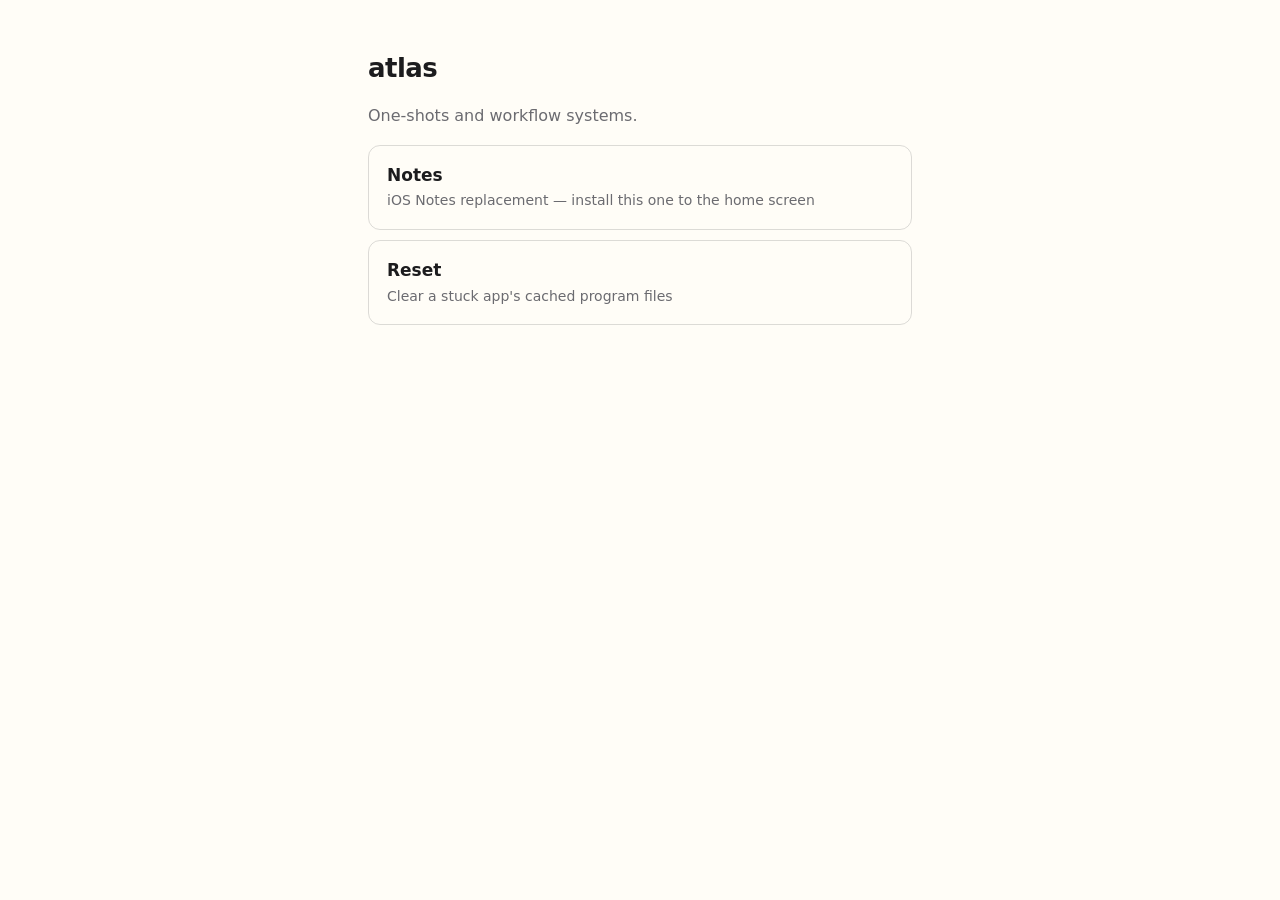
==== index.html @ e9d31317 "atlas: Notes v1.5, built against the one-shot web app guide Adds _protocol/ONESHOT-WEBAPP.md - a wor" ====
<!doctype html>
<html lang="en">
<head>
<meta charset="utf-8">
<meta name="viewport" content="width=device-width,initial-scale=1,viewport-fit=cover">
<title>atlas</title>
<!-- GUIDE §2.7 — installability is a property of the PAGE, not the site. iOS installs
     whatever page is open, using that page's own metadata. This hub deliberately
     carries NO manifest link and NO capable meta, so Add to Home Screen from here
     cannot install a chromeless link directory with no way out. Asserted in tests,
     with comments stripped first so this very comment does not trip the check. -->
<style>
  body{margin:0;padding:48px 20px;max-width:34em;margin-inline:auto;background:#fffdf7;color:#1c1c1e;
       font:16px/1.55 -apple-system,BlinkMacSystemFont,"Segoe UI",system-ui,sans-serif}
  @media (prefers-color-scheme:dark){body{background:#1c1c1e;color:#f2f2f7}}
  h1{font-size:26px;letter-spacing:-.02em;margin:0 0 6px}
  p{color:#6b6b70}
  a.app{display:block;padding:16px 18px;margin:10px 0;border-radius:12px;
        border:1px solid rgba(128,128,128,.28);text-decoration:none;color:inherit}
  a.app b{display:block;font-size:17px}
  a.app span{color:#6b6b70;font-size:14px}
</style>
</head>
<body>
<h1>atlas</h1>
<p>One-shots and workflow systems.</p>
<a class="app" href="./notes/"><b>Notes</b><span>iOS Notes replacement — install this one to the home screen</span></a>
<a class="app" href="./reset/"><b>Reset</b><span>Clear a stuck app's cached program files</span></a>
</body>
</html>
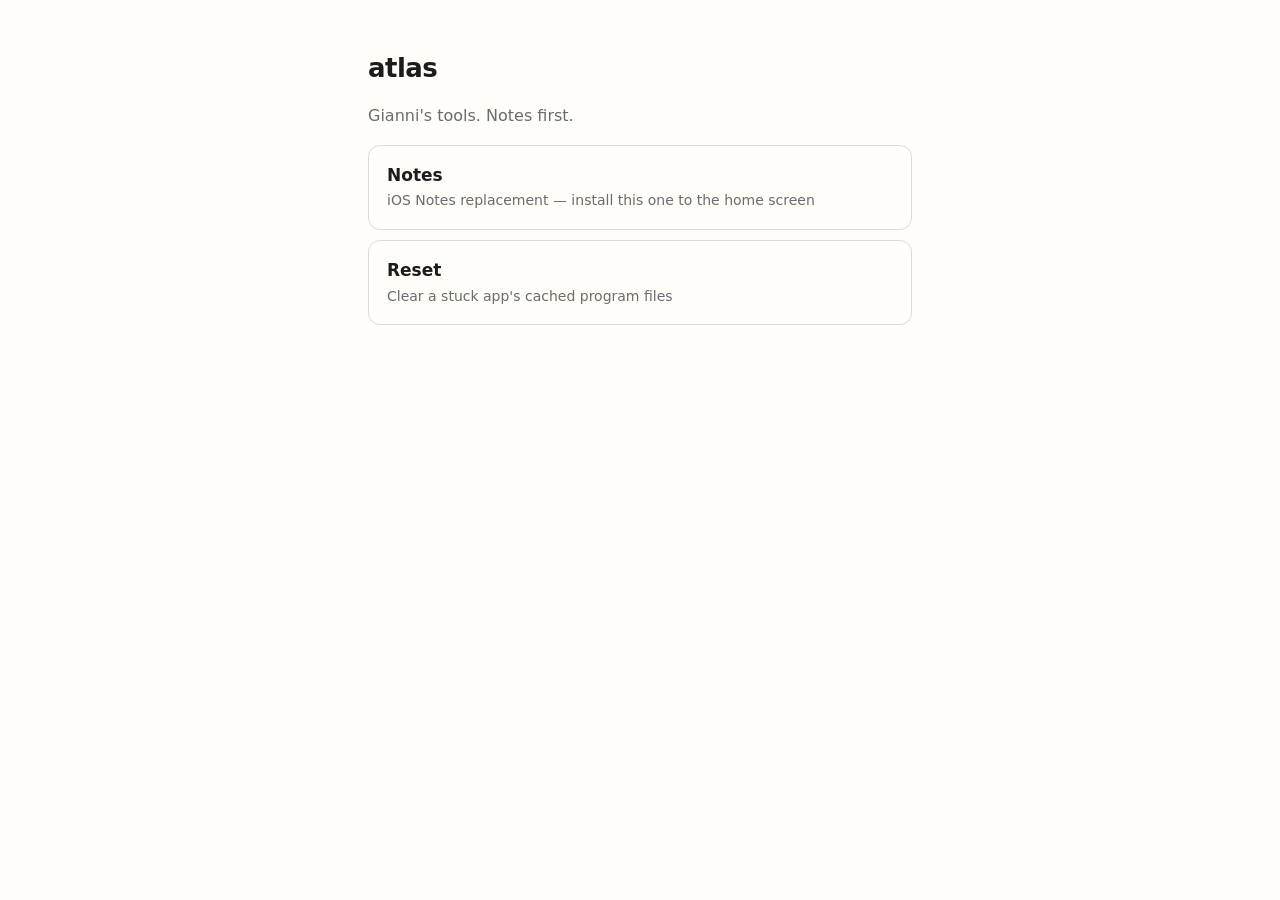
==== commit 4b1a16da: "Docs: bring the READMEs and workflow notes up to date; hub contrast - README: tool list, every test " ====
--- a/index.html
+++ b/index.html
@@ -3,6 +3,7 @@
 <head>
 <meta charset="utf-8">
 <meta name="viewport" content="width=device-width,initial-scale=1,viewport-fit=cover">
+<meta name="color-scheme" content="light dark">
 <title>atlas</title>
 <!-- GUIDE §2.7 — installability is a property of the PAGE, not the site. iOS installs
      whatever page is open, using that page's own metadata. This hub deliberately
@@ -12,7 +13,7 @@
 <style>
   body{margin:0;padding:48px 20px;max-width:34em;margin-inline:auto;background:#fffdf7;color:#1c1c1e;
        font:16px/1.55 -apple-system,BlinkMacSystemFont,"Segoe UI",system-ui,sans-serif}
-  @media (prefers-color-scheme:dark){body{background:#1c1c1e;color:#f2f2f7}}
+  @media (prefers-color-scheme:dark){body{background:#1c1c1e;color:#f2f2f7}p,a.app span{color:#a1a1a6}}
   h1{font-size:26px;letter-spacing:-.02em;margin:0 0 6px}
   p{color:#6b6b70}
   a.app{display:block;padding:16px 18px;margin:10px 0;border-radius:12px;
@@ -23,7 +24,7 @@
 </head>
 <body>
 <h1>atlas</h1>
-<p>One-shots and workflow systems.</p>
+<p>Gianni's tools. Notes first.</p>
 <a class="app" href="./notes/"><b>Notes</b><span>iOS Notes replacement — install this one to the home screen</span></a>
 <a class="app" href="./reset/"><b>Reset</b><span>Clear a stuck app's cached program files</span></a>
 </body>
